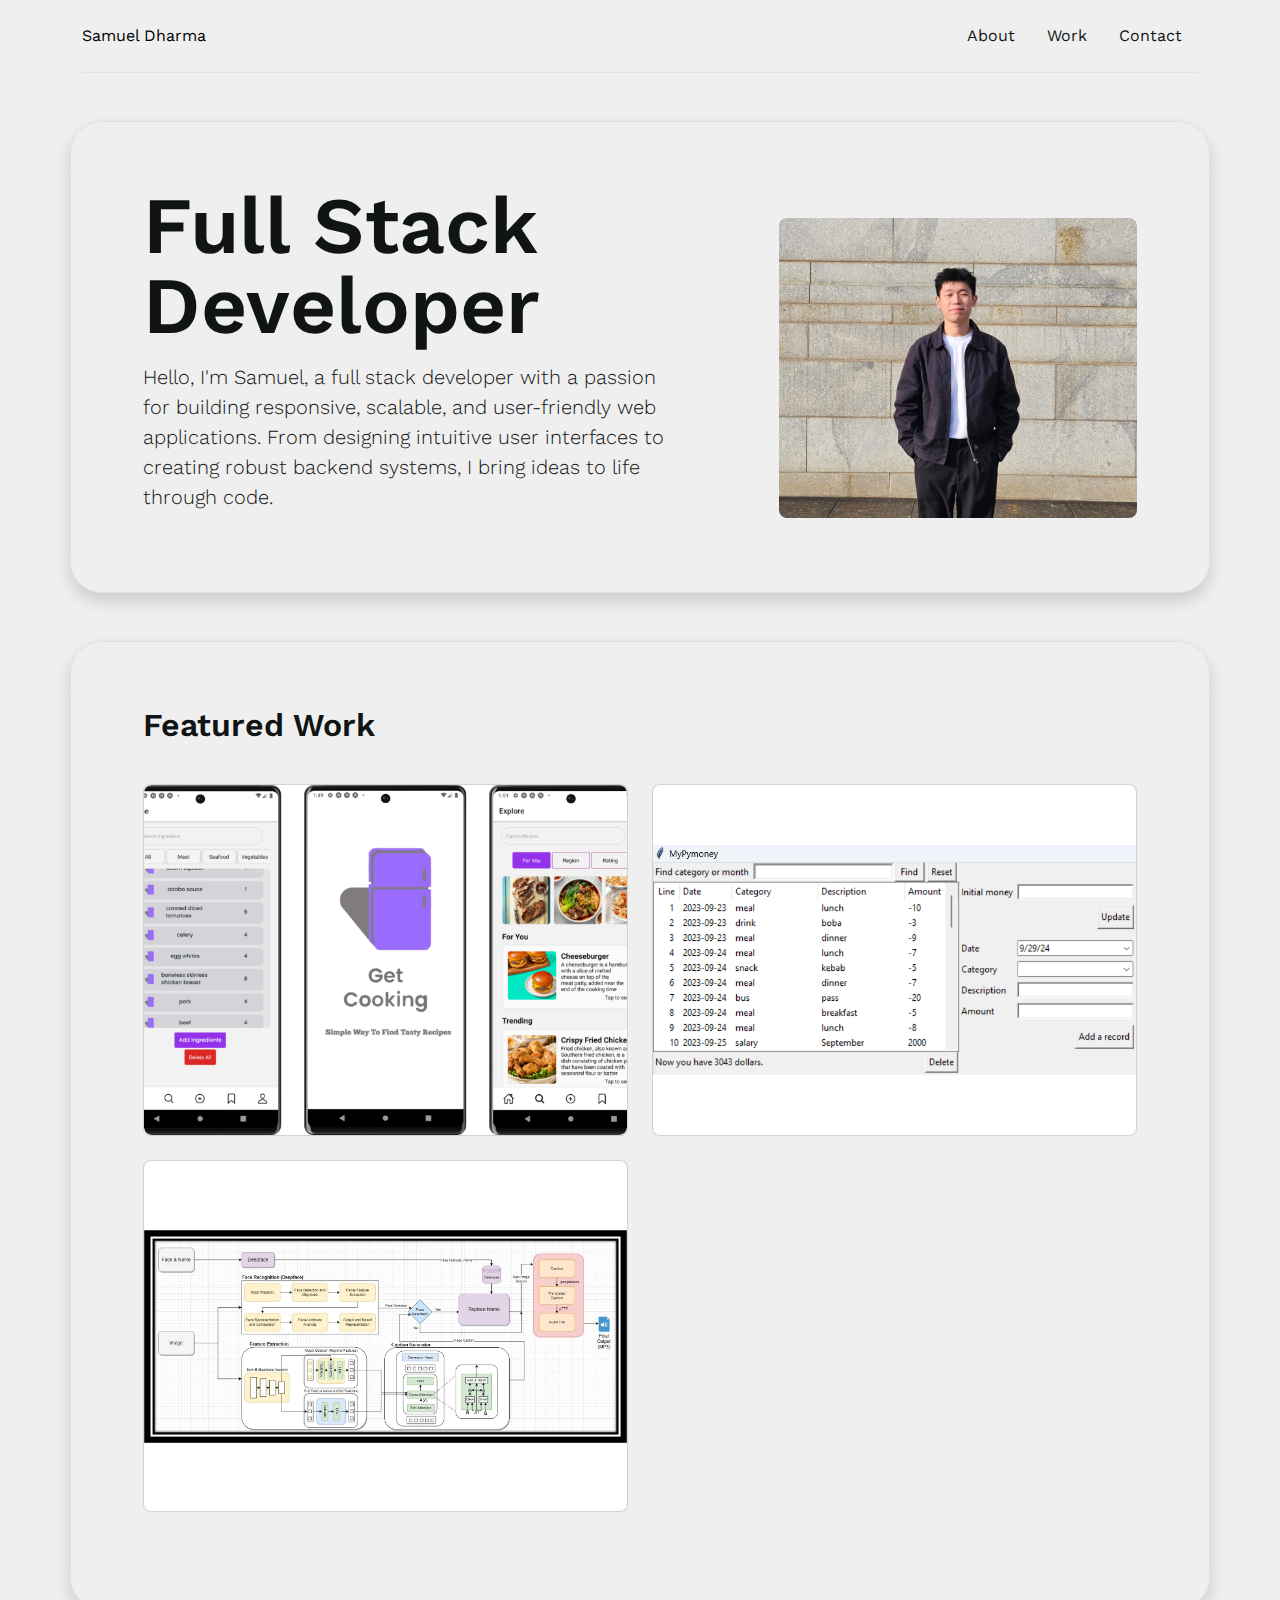
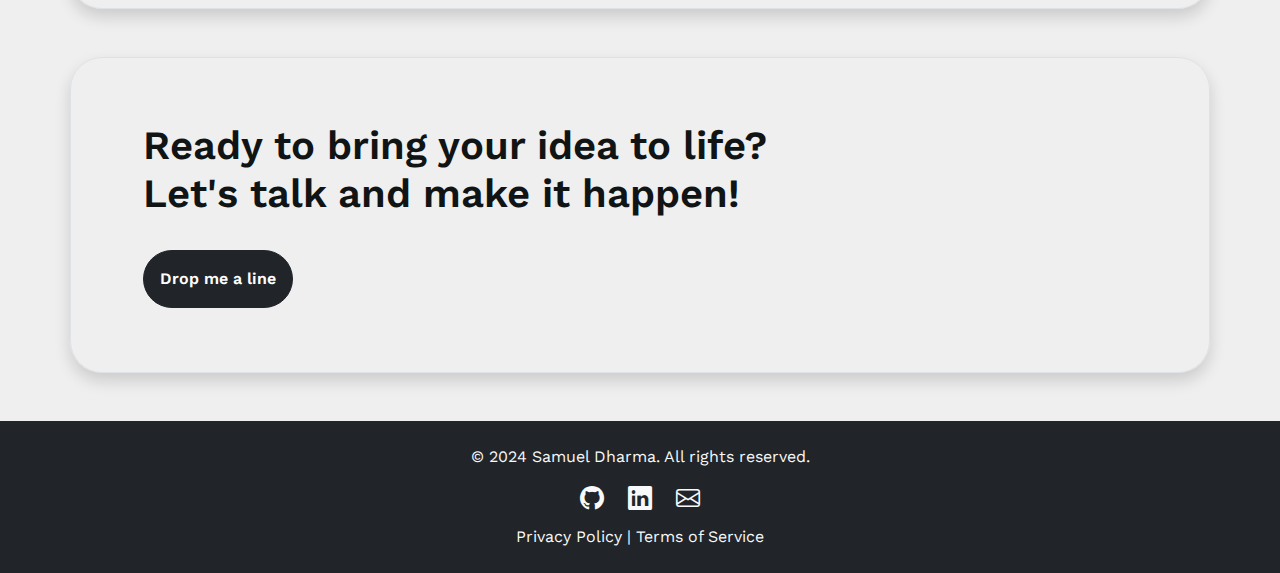
==== index.html @ c4152327 "Add files via upload" ====
<!DOCTYPE html>
<html lang="en">
	<head>
		<meta charset="UTF-8" />
		<meta name="viewport" content="width=device-width, initial-scale=1.0" />
		<title>Samuel</title>
		<link
			href="https://cdn.jsdelivr.net/npm/bootstrap@5.3.3/dist/css/bootstrap.min.css"
			rel="stylesheet"
			integrity="sha384-QWTKZyjpPEjISv5WaRU9OFeRpok6YctnYmDr5pNlyT2bRjXh0JMhjY6hW+ALEwIH"
			crossorigin="anonymous"
		/>
		<link
			rel="stylesheet"
			href="https://cdn.jsdelivr.net/npm/bootstrap-icons@1.11.3/font/bootstrap-icons.min.css"
		/>
		<link rel="preconnect" href="https://fonts.googleapis.com" />
		<link rel="preconnect" href="https://fonts.gstatic.com" crossorigin />
		<link
			href="https://fonts.googleapis.com/css2?family=Montserrat:ital,wght@0,100..900;1,100..900&family=Work+Sans:ital,wght@0,100..900;1,100..900&display=swap"
			rel="stylesheet"
		/>
		<link rel="stylesheet" href="./style.css" />
	</head>

	<body>
		<div class="container">
			<header
				class="d-flex flex-wrap justify-content-center py-3 mb-4 border-bottom"
			>
				<a
					href="#"
					class="d-flex align-items-center px-5 px-md-0 mb-md-0 me-md-auto link-body-emphasis text-decoration-none"
				>
					<span class="fs-6">Samuel Dharma</span>
				</a>

				<ul class="nav nav-pills fs-6">
					<li class="nav-item"><a href="#" class="nav-link">About</a></li>
					<li class="nav-item"><a href="#" class="nav-link">Work</a></li>
					<li class="nav-item"><a href="#" class="nav-link">Contact</a></li>
				</ul>
			</header>
		</div>

		<div class="container my-5">
			<div
				class="row flex-row-reverse p-4 pb-0 pt-lg-5 align-items-start rounded-5 border shadow"
			>
				<div class="col-lg-5 p-3 p-lg-5 mb-4">
					<div class="profile-pic d-flex justify-content-center rounded-3">
						<img src="./assets/images/samuel.jpg" alt="samuel portrait" />
					</div>
				</div>

				<div class="col-lg-7 p-3 p-lg-5 pt-lg-3">
					<h1 class="display-1 fw-semibold lh-1 mb-3">Full Stack Developer</h1>
					<p class="lead">
						Hello, I'm Samuel, a full stack developer with a passion for
						building responsive, scalable, and user-friendly web applications.
						From designing intuitive user interfaces to creating robust backend
						systems, I bring ideas to life through code.
					</p>
					<div
						class="d-grid gap-2 d-md-flex justify-content-md-start mb-4 mb-lg-3"
					></div>
				</div>
			</div>
		</div>

		<div class="container px-4 py-5 rounded-5 border shadow" id="custom-cards">
			<h2 class="fw-semibold p-3 p-lg-5 pt-lg-3 pb-lg-3">Featured Work</h2>
			<div
				class="row row-cols-1 row-cols-lg-2 align-items-stretch g-4 p-3 p-lg-5 pt-lg-3"
			>
				<div class="col">
					<div class="card h-100 rounded-3">
						<div class="img-work">
							<img
								src="./assets/images/portfolio/whats_in_my_fridge.png"
								class="card-img object-fit-cover rounded-3"
								height="350px"
								alt="What's In My Fridge"
							/>
						</div>

						<div
							class="d-flex flex-column h-100 p-5 pb-3 text-shadow-1 card-img-overlay"
						>
							<p class="display-6 lh-1 fw-bold">What's In My Fridge</p>
							<p class="text-light mt-1">
								An intuitive mobile app that helps users manage their
								ingredients, track expiration dates, and discover new recipes,
								all aimed at reducing food waste and promoting sustainable
								cooking.
							</p>

							<ul class="d-flex list-unstyled mt-auto">
								<li class="me-auto">
									<a
										href="https://github.com/samueldharma/WhatsInMyFridge"
										target="_blank"
									>
										<img
											src="./assets/svg/github.svg"
											alt="Github"
											width="32"
											height="32"
											class="rounded-circle border border-white"
										/>
									</a>
								</li>
								<li class="d-flex gap-2 align-items-center">
									<i class="bi bi-calendar4-week"></i>
									<small>2021</small>
								</li>
							</ul>
						</div>
					</div>
				</div>

				<div class="col">
					<div class="card h-100 rounded-3">
						<div class="img-work">
							<img
								src="./assets/images/portfolio/pymoney.png"
								class="card-img object-fit-contain rounded-3"
								height="350px"
								alt="Py Money"
							/>
						</div>

						<div
							class="d-flex flex-column h-100 p-5 pb-3 text-shadow-1 card-img-overlay"
						>
							<h3 class="display-6 lh-1 fw-bold">Py Money</h3>
							<p class="text-light mt-1">
								A Python app for tracking expenses and income using a structured
								category system. Features include category validation, one-word
								descriptions, and text file storage for easy financial
								management.
							</p>
							<ul class="d-flex list-unstyled mt-auto">
								<li class="me-auto">
									<a
										href="https://github.com/samueldharma/PyMoney"
										target="_blank"
									>
										<img
											src="./assets/svg/github.svg"
											alt="Github"
											width="32"
											height="32"
											class="rounded-circle border border-white"
										/>
									</a>
								</li>

								<li class="d-flex gap-2 align-items-center">
									<i class="bi bi-calendar4-week"></i>
									<small>2022</small>
								</li>
							</ul>
						</div>
					</div>
				</div>

				<div class="col">
					<div class="card h-100 rounded-3">
						<div class="img-work">
							<img
								src="./assets/images/portfolio/image_captioning.jpg"
								class="card-img object-fit-contain rounded-3"
								height="350px"
								alt="Image Captioning For Visually Impaired"
							/>
						</div>

						<div
							class="d-flex flex-column h-100 p-5 pb-3 text-shadow-1 card-img-overlay"
						>
							<h3 class="display-6 lh-1 fw-bold">
								Image Captioning For Visually Impaired
							</h3>
							<p class="text-light mt-1">
								An AI-powered solution that combines image captioning and facial
								recognition to help visually impaired individuals understand and
								interact with visual content through descriptive audio feedback.
							</p>
							<ul class="d-flex list-unstyled mt-auto">
								<li class="me-auto">
									<a
										href="https://github.com/samueldharma/Image-Captioning"
										target="_blank"
									>
										<img
											src="./assets/svg/github.svg"
											alt="Github"
											width="32"
											height="32"
											class="rounded-circle border border-white"
										/>
									</a>
								</li>
								<li class="d-flex gap-2 align-items-center">
									<i class="bi bi-calendar4-week"></i>
									<small>2023</small>
								</li>
							</ul>
						</div>
					</div>
				</div>
			</div>
		</div>

		<div class="container my-5">
			<div
				class="row p-4 pb-0 pt-lg-5 align-items-start rounded-5 border shadow"
			>
				<div class="col p-3 p-lg-5 pt-lg-3">
					<h2 class="display-6 fw-semibold mb-3">
						Ready to bring your idea to life?<br />
						Let's talk and make it happen!
					</h2>
					<a
						class="btn btn-dark fw-semibold rounded-5 p-3 my-3"
						href="mailto:samuel.sukatja@gmail.com"
						>Drop me a line
					</a>
				</div>
			</div>
		</div>

		<!-- Footer -->
		<footer class="bg-dark text-light py-4">
			<div class="container d-flex flex-column align-items-center text-center">
				<p class="mb-1">&copy; 2024 Samuel Dharma. All rights reserved.</p>
				<div class="d-flex gap-4 m-2">
					<a
						href="https://github.com/samueldharma"
						class="text-light"
						target="_blank"
						title="GitHub"
					>
						<i class="bi bi-github" style="font-size: 1.5rem"></i>
					</a>
					<a
						href="https://www.linkedin.com/in/samueldharma"
						class="text-light"
						target="_blank"
						title="LinkedIn"
					>
						<i class="bi bi-linkedin" style="font-size: 1.5rem"></i>
					</a>
					<a
						href="mailto:samuel.sukatja@gmail.com"
						class="text-light"
						title="Email"
					>
						<i class="bi bi-envelope" style="font-size: 1.5rem"></i>
					</a>
				</div>
				<p class="mb-0">
					<a href="#" class="text-light text-decoration-none">Privacy Policy</a>
					|
					<a href="#" class="text-light text-decoration-none"
						>Terms of Service</a
					>
				</p>
			</div>
		</footer>

		<script
			src="https://cdn.jsdelivr.net/npm/bootstrap@5.3.3/dist/js/bootstrap.bundle.min.js"
			integrity="sha384-YvpcrYf0tY3lHB60NNkmXc5s9fDVZLESaAA55NDzOxhy9GkcIdslK1eN7N6jIeHz"
			crossorigin="anonymous"
		></script>
	</body>
</html>
---- style.css ----
body {
	background-color: #efefef;
	font-family: "Work Sans", sans-serif;
	font-optical-sizing: auto;
	font-weight: 400;
	color: #111414;
}

/* Media Queries */
@media (max-width: 992px) {
	h1 {
		font-size: 2rem; /* Font size for tablets */
	}
	h2 {
		font-size: 1.5rem; /* Font size for tablets */
	}
	h3 {
		font-size: 1.4rem; /* Font size for tablets */
	}
	p {
		font-size: 0.9rem; /* Font size for tablets */
	}
}

@media (max-width: 768px) {
	h1 {
		font-size: 1.8rem; /* Font size for small tablets */
	}
	h2 {
		font-size: 1.4rem; /* Font size for small tablets */
	}
	h3 {
		font-size: 1.2rem; /* Font size for small tablets */
	}
	p {
		font-size: 0.85rem; /* Font size for small tablets */
	}
}

@media (max-width: 576px) {
	h1 {
		font-size: 1.6rem; /* Font size for mobile */
	}
	h2 {
		font-size: 1.3rem; /* Font size for mobile */
	}
	h3 {
		font-size: 1.1rem; /* Font size for mobile */
	}
	p {
		font-size: 0.8rem; /* Font size for mobile */
	}
}

.nav-link {
	color: #111414;
}

.profile-pic {
	max-width: 400px;
	max-height: 300px;
	overflow: hidden;
}

.profile-pic > img {
	max-width: 600px;
	object-fit: cover;
	object-position: center;
}

/* Style 1 */
/* .card .img-work {
	width: 100%;
	height: 100%;
	overflow: hidden;
}
.card .img-work img {
	transition: 0.4s;
	transform: translateX(20%);
	opacity: 0.5;
	overflow: hidden;
}
.card:hover .img-work img {
	opacity: 1;
	transform: translateX(0%);
}
.card .card-img-overlay {
	width: 80%;
	transition: 0.5s;
	transform-origin: left;
	background-color: #111414;
	color: #efefef;
}
.card:hover .card-img-overlay {
	transform: perspective(2000px) rotateY(-90deg);
} */

/* .card .card-img-overlay {
  width: 80%;
  transition: 0.5s;
  transform-origin: left;
  background: rgba(0, 0, 0, 0.7); /
  color: #f8f9fa; 
  padding: 20px;
  border-radius: 8px; 
}

.card:hover .card-img-overlay {
  background: linear-gradient(to bottom, rgba(0, 0, 0, 0.5), rgba(0, 0, 0, 0.9)); 
  transform: scale(1.05); 
}
.card .card-img-overlay h3 {
  text-shadow: 2px 2px 10px rgba(0, 0, 0, 0.5); 
}
.card:hover .card-img-overlay {
  border: 2px solid #ffc107; 
  color: #ffc107; 
} */

/* Style 2 */
.card {
	position: relative;
	overflow: hidden;
	transition: transform 0.3s ease, box-shadow 0.3s ease;
}

.card:hover {
	transform: scale(1.05);
	box-shadow: 0 8px 16px rgba(0, 0, 0, 0.2);
}

/* Hide the card-img-overlay initially */
.card-img-overlay {
	opacity: 0;
	visibility: hidden;
	transition: opacity 0.5s ease, visibility 0.5s ease;
}

/* Show the overlay on hover */
.card:hover .card-img-overlay {
	opacity: 1;
	visibility: visible;
}

/* Optional: Scale up the card image on hover */
.card .img-work img {
	transition: transform 0.3s ease;
}

.card:hover .img-work img {
	filter: blur(2px);
	transform: scale(1.1);
}

/* Styling for card overlay content */
.card-img-overlay {
	background: rgba(0, 0, 0, 0.6); /* Dark transparent background */
	color: white;
	display: flex;
	flex-direction: column;
	justify-content: flex-end;
	padding: 20px;
}

.card-img-overlay h3,
.card-img-overlay p {
	transition: transform 0.3s ease;
	transform: translateY(20px); /* Move text down slightly */
}

.card:hover .card-img-overlay h3,
.card:hover .card-img-overlay p {
	transform: translateY(0); /* Move text up to original position */
}
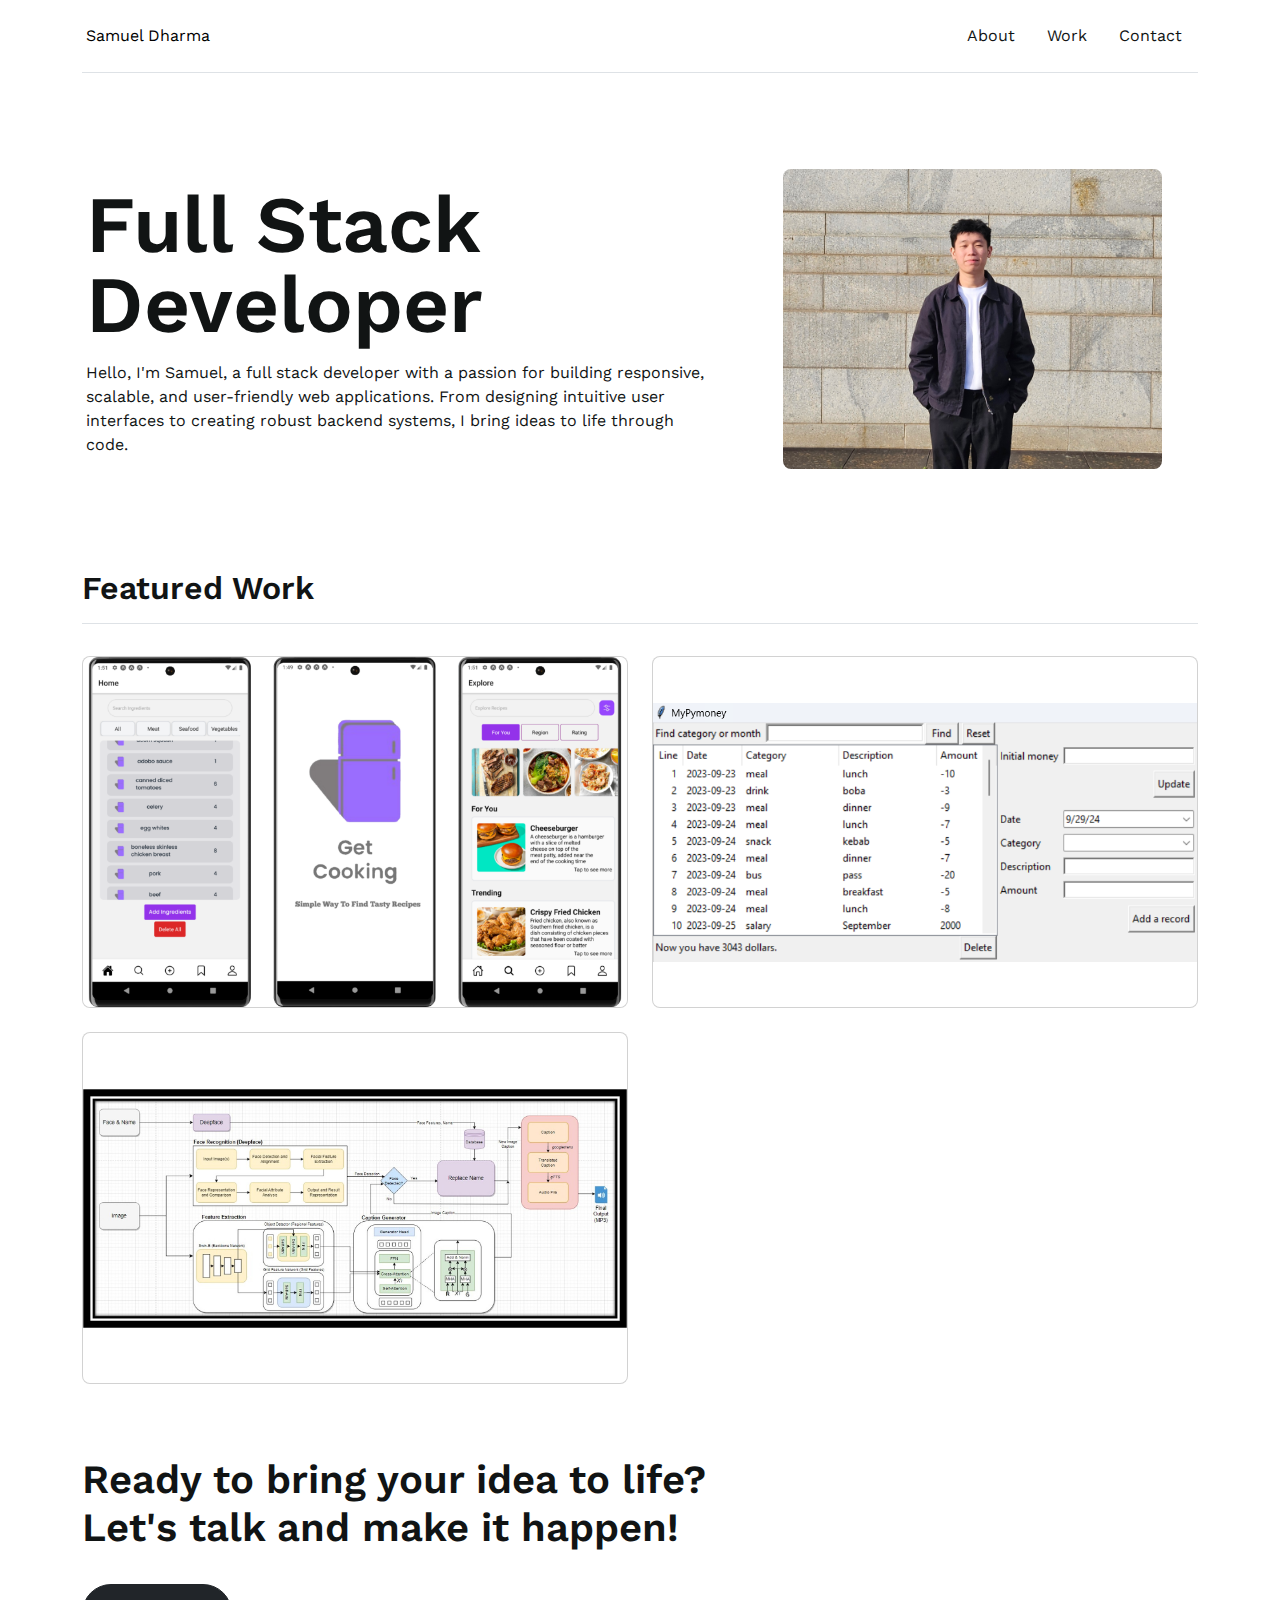
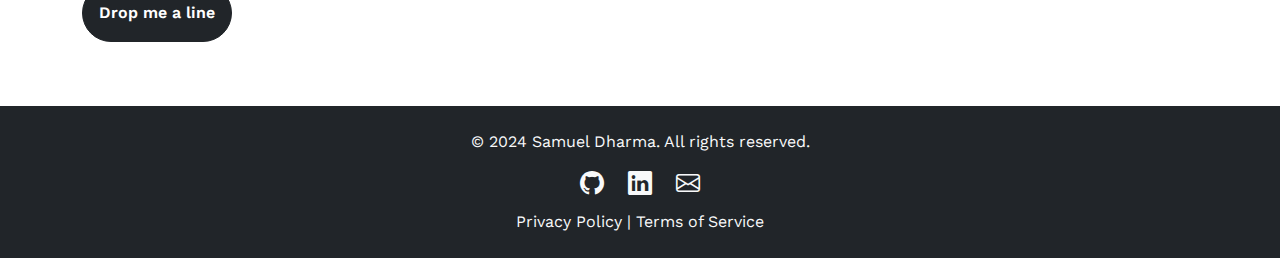
==== commit 74201b96: "removed border shadow" ====
--- a/index.html
+++ b/index.html
@@ -32,7 +32,7 @@
 					href="#"
 					class="d-flex align-items-center px-5 px-md-0 mb-md-0 me-md-auto link-body-emphasis text-decoration-none"
 				>
-					<span class="fs-6">Samuel Dharma</span>
+					<span class="fs-6 mx-1">Samuel Dharma</span>
 				</a>
 
 				<ul class="nav nav-pills fs-6">
@@ -44,18 +44,18 @@
 		</div>
 
 		<div class="container my-5">
-			<div
-				class="row flex-row-reverse p-4 pb-0 pt-lg-5 align-items-start rounded-5 border shadow"
-			>
-				<div class="col-lg-5 p-3 p-lg-5 mb-4">
+			<div class="row flex-row-reverse pb-0 pt-md-5 align-items-start">
+				<div
+					class="col-md-5 px-3 px-md-5 mb-4 d-flex align-items-start justify-content-center"
+				>
 					<div class="profile-pic d-flex justify-content-center rounded-3">
 						<img src="./assets/images/samuel.jpg" alt="samuel portrait" />
 					</div>
 				</div>
 
-				<div class="col-lg-7 p-3 p-lg-5 pt-lg-3">
+				<div class="col-md-7 p-3 pt-md-3">
 					<h1 class="display-1 fw-semibold lh-1 mb-3">Full Stack Developer</h1>
-					<p class="lead">
+					<p class="">
 						Hello, I'm Samuel, a full stack developer with a passion for
 						building responsive, scalable, and user-friendly web applications.
 						From designing intuitive user interfaces to creating robust backend
@@ -68,11 +68,9 @@
 			</div>
 		</div>
 
-		<div class="container px-4 py-5 rounded-5 border shadow" id="custom-cards">
-			<h2 class="fw-semibold p-3 p-lg-5 pt-lg-3 pb-lg-3">Featured Work</h2>
-			<div
-				class="row row-cols-1 row-cols-lg-2 align-items-stretch g-4 p-3 p-lg-5 pt-lg-3"
-			>
+		<div class="container" id="custom-cards">
+			<h2 class="fw-semibold py-3 border-bottom">Featured Work</h2>
+			<div class="row row-cols-1 row-cols-lg-2 align-items-stretch g-4 py-4">
 				<div class="col">
 					<div class="card h-100 rounded-3">
 						<div class="img-work">
@@ -214,10 +212,8 @@
 		</div>
 
 		<div class="container my-5">
-			<div
-				class="row p-4 pb-0 pt-lg-5 align-items-start rounded-5 border shadow"
-			>
-				<div class="col p-3 p-lg-5 pt-lg-3">
+			<div class="row align-items-start">
+				<div class="col">
 					<h2 class="display-6 fw-semibold mb-3">
 						Ready to bring your idea to life?<br />
 						Let's talk and make it happen!
--- a/style.css
+++ b/style.css
@@ -1,5 +1,5 @@
 body {
-	background-color: #efefef;
+	background-color: #ffffff;
 	font-family: "Work Sans", sans-serif;
 	font-optical-sizing: auto;
 	font-weight: 400;
@@ -57,7 +57,7 @@
 }
 
 .profile-pic {
-	max-width: 400px;
+	max-width: 500px;
 	max-height: 300px;
 	overflow: hidden;
 }
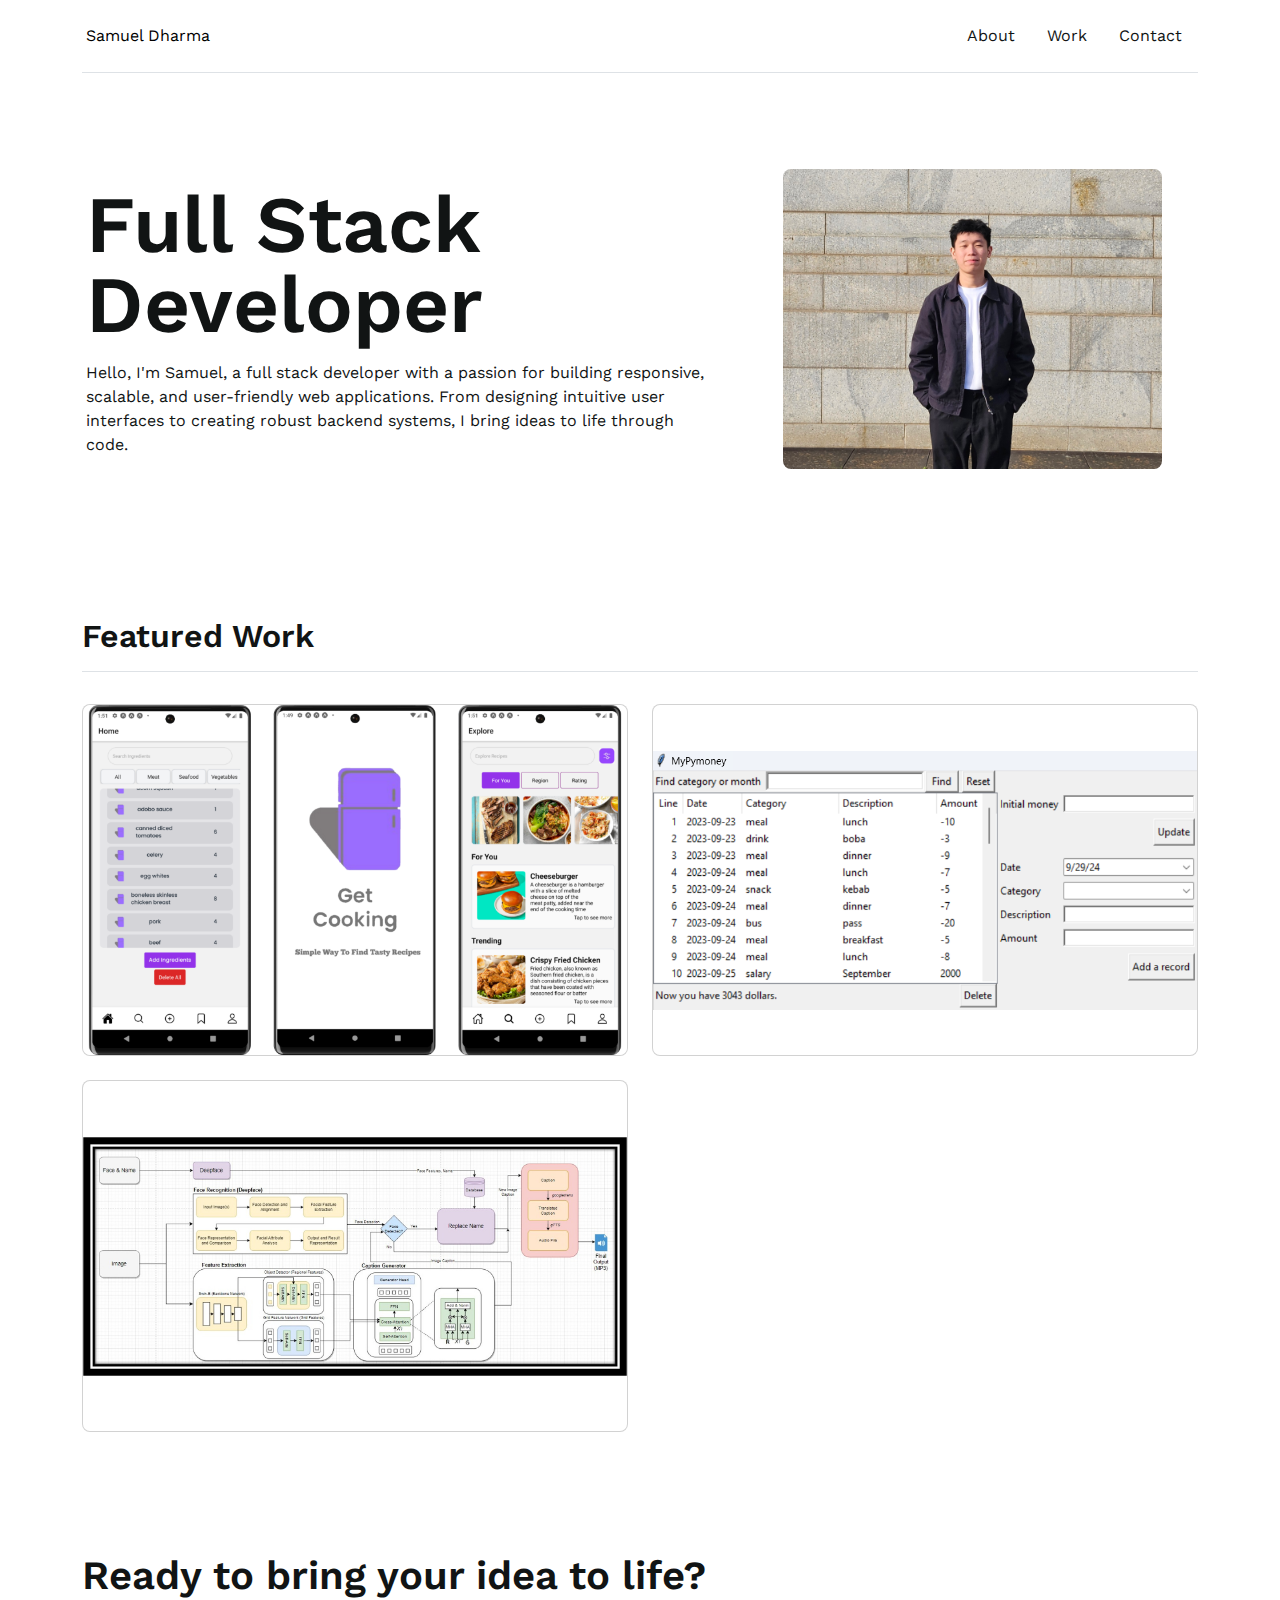
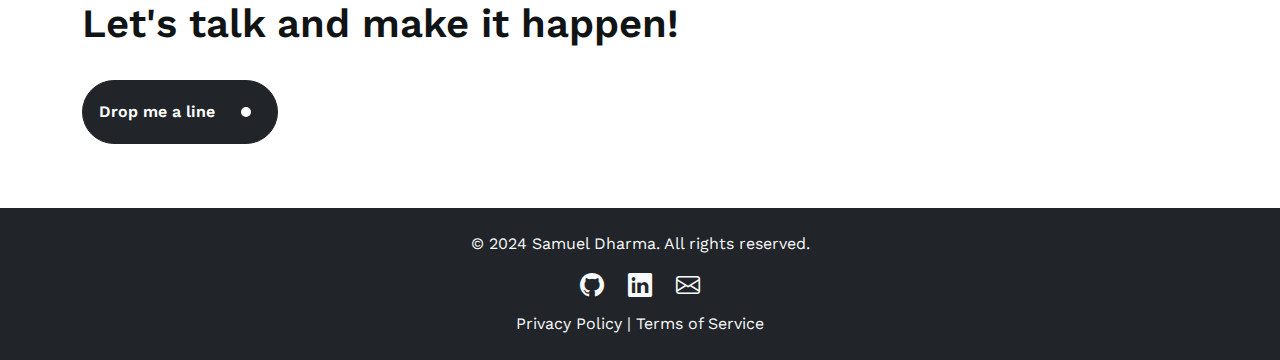
==== commit 38236290: "send-mail button" ====
--- a/index.html
+++ b/index.html
@@ -68,8 +68,8 @@
 			</div>
 		</div>
 
-		<div class="container" id="custom-cards">
-			<h2 class="fw-semibold py-3 border-bottom">Featured Work</h2>
+		<div class="container py-5" id="custom-cards">
+			<h2 class="fw-semibold py-md-3 border-bottom">Featured Work</h2>
 			<div class="row row-cols-1 row-cols-lg-2 align-items-stretch g-4 py-4">
 				<div class="col">
 					<div class="card h-100 rounded-3">
@@ -219,9 +219,21 @@
 						Let's talk and make it happen!
 					</h2>
 					<a
-						class="btn btn-dark fw-semibold rounded-5 p-3 my-3"
+						class="send-mail btn btn-dark fw-semibold text-decoration-none rounded-5 p-3 my-3"
 						href="mailto:samuel.sukatja@gmail.com"
-						>Drop me a line
+						><div class="d-flex align-items-center gap-3">
+							Drop me a line
+							<div
+								class="circle1 d-flex justify-content-center align-items-center bg-dark rounded-circle"
+							>
+								<div class="circle2 rounded-circle bg-white"></div>
+								<img
+									src="./assets/svg/arrow-up-right.svg"
+									alt="Arrow Icon"
+									class="arrow-icon"
+								/>
+							</div>
+						</div>
 					</a>
 				</div>
 			</div>
--- a/style.css
+++ b/style.css
@@ -48,7 +48,7 @@
 		font-size: 1.1rem; /* Font size for mobile */
 	}
 	p {
-		font-size: 0.8rem; /* Font size for mobile */
+		font-size: 0.7rem; /* Font size for mobile */
 	}
 }
 
@@ -67,55 +67,6 @@
 	object-fit: cover;
 	object-position: center;
 }
-
-/* Style 1 */
-/* .card .img-work {
-	width: 100%;
-	height: 100%;
-	overflow: hidden;
-}
-.card .img-work img {
-	transition: 0.4s;
-	transform: translateX(20%);
-	opacity: 0.5;
-	overflow: hidden;
-}
-.card:hover .img-work img {
-	opacity: 1;
-	transform: translateX(0%);
-}
-.card .card-img-overlay {
-	width: 80%;
-	transition: 0.5s;
-	transform-origin: left;
-	background-color: #111414;
-	color: #efefef;
-}
-.card:hover .card-img-overlay {
-	transform: perspective(2000px) rotateY(-90deg);
-} */
-
-/* .card .card-img-overlay {
-  width: 80%;
-  transition: 0.5s;
-  transform-origin: left;
-  background: rgba(0, 0, 0, 0.7); /
-  color: #f8f9fa; 
-  padding: 20px;
-  border-radius: 8px; 
-}
-
-.card:hover .card-img-overlay {
-  background: linear-gradient(to bottom, rgba(0, 0, 0, 0.5), rgba(0, 0, 0, 0.9)); 
-  transform: scale(1.05); 
-}
-.card .card-img-overlay h3 {
-  text-shadow: 2px 2px 10px rgba(0, 0, 0, 0.5); 
-}
-.card:hover .card-img-overlay {
-  border: 2px solid #ffc107; 
-  color: #ffc107; 
-} */
 
 /* Style 2 */
 .card {
@@ -172,3 +123,32 @@
 .card:hover .card-img-overlay p {
 	transform: translateY(0); /* Move text up to original position */
 }
+
+/* Send Mail Effect */
+.send-mail:hover {
+	background-color: #212529;
+}
+
+.circle1 {
+	width: 30px;
+	height: 30px;
+}
+
+.circle2 {
+	width: 10px;
+	height: 10px;
+	transition: all 0.2s ease;
+}
+
+.send-mail:hover .circle2 {
+	transform: scale(3.5);
+}
+
+.circle1 .arrow-icon {
+	position: absolute;
+	display: none;
+}
+
+.send-mail:hover .circle1 .arrow-icon {
+	display: block;
+}
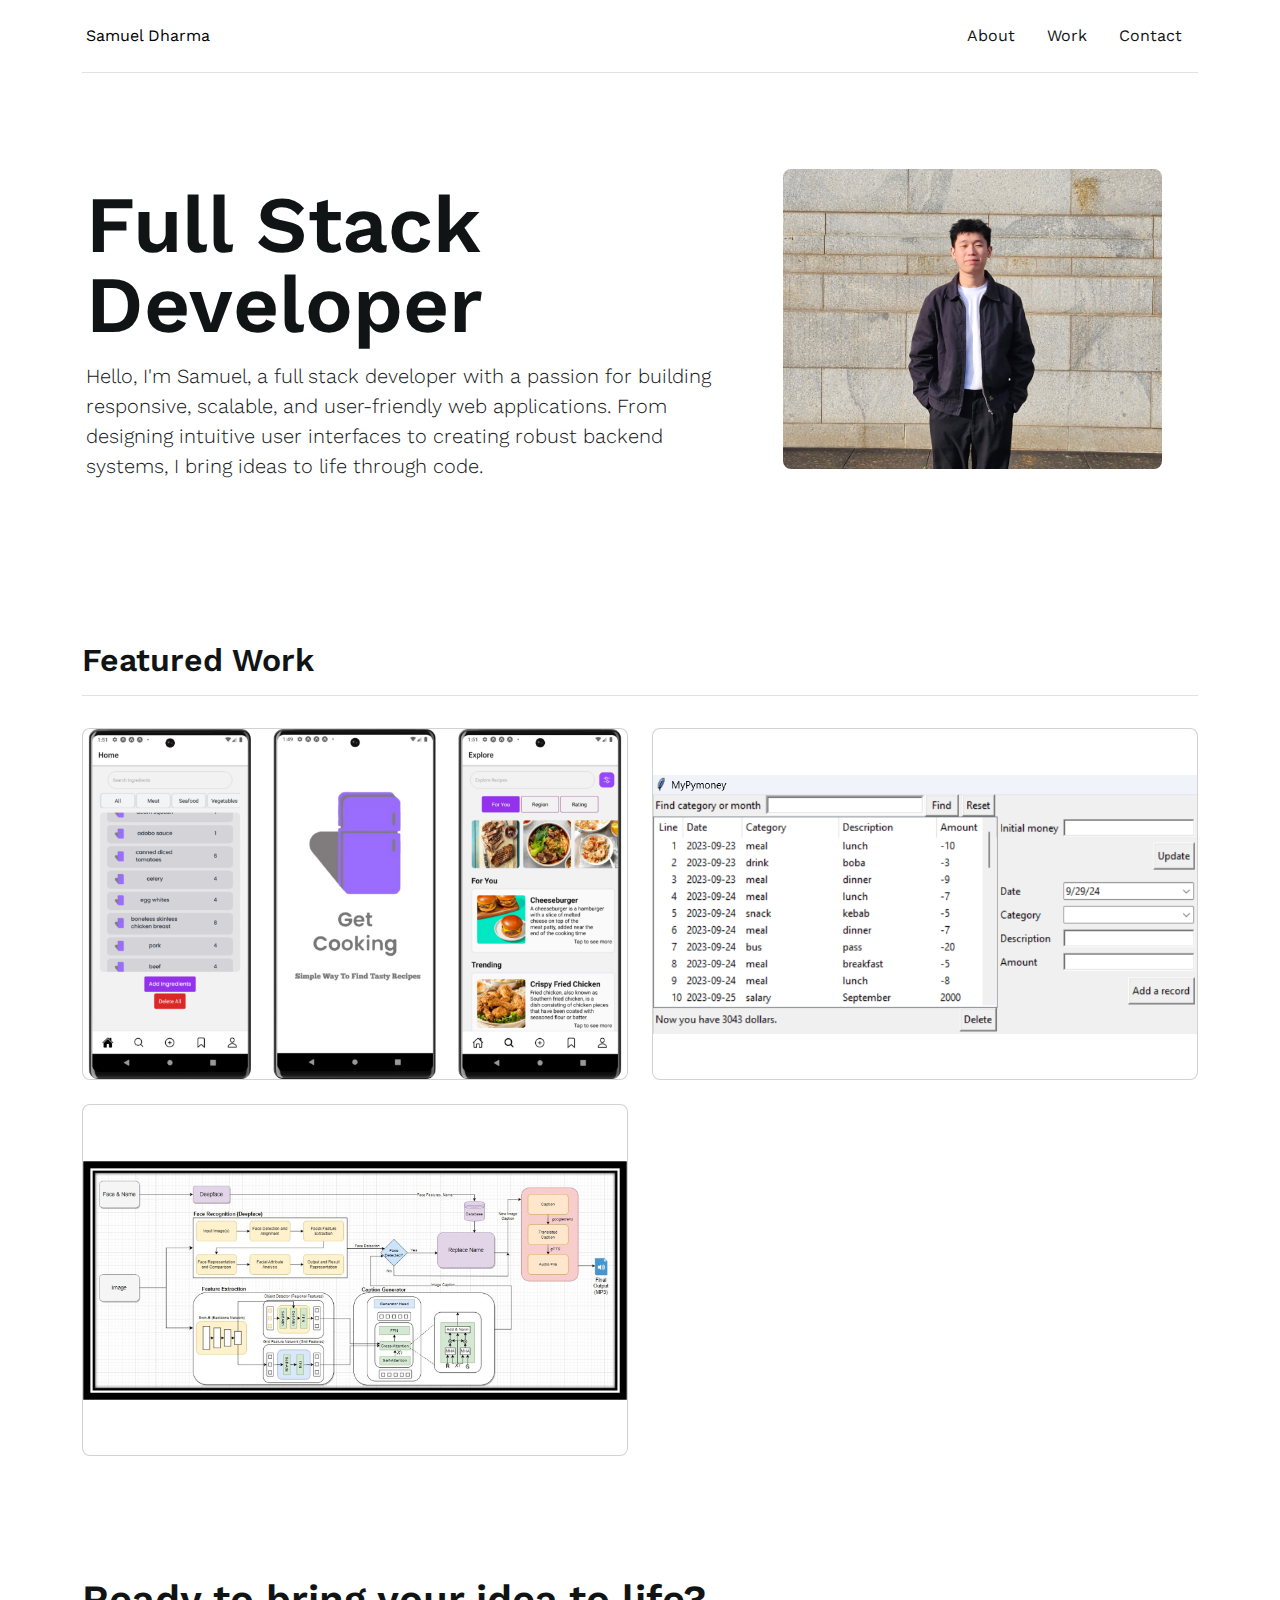
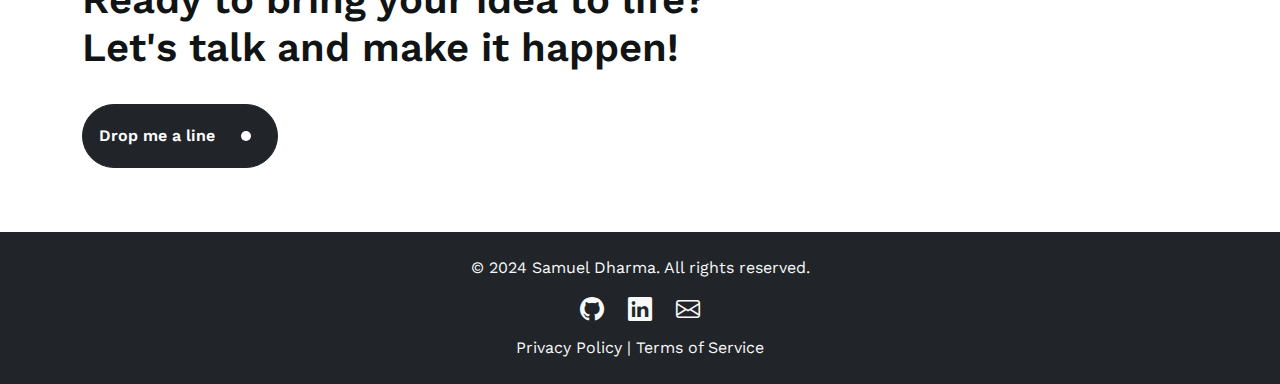
==== commit 7264c62c: "send-mail2" ====
--- a/index.html
+++ b/index.html
@@ -55,7 +55,7 @@
 
 				<div class="col-md-7 p-3 pt-md-3">
 					<h1 class="display-1 fw-semibold lh-1 mb-3">Full Stack Developer</h1>
-					<p class="">
+					<p class="lead">
 						Hello, I'm Samuel, a full stack developer with a passion for
 						building responsive, scalable, and user-friendly web applications.
 						From designing intuitive user interfaces to creating robust backend
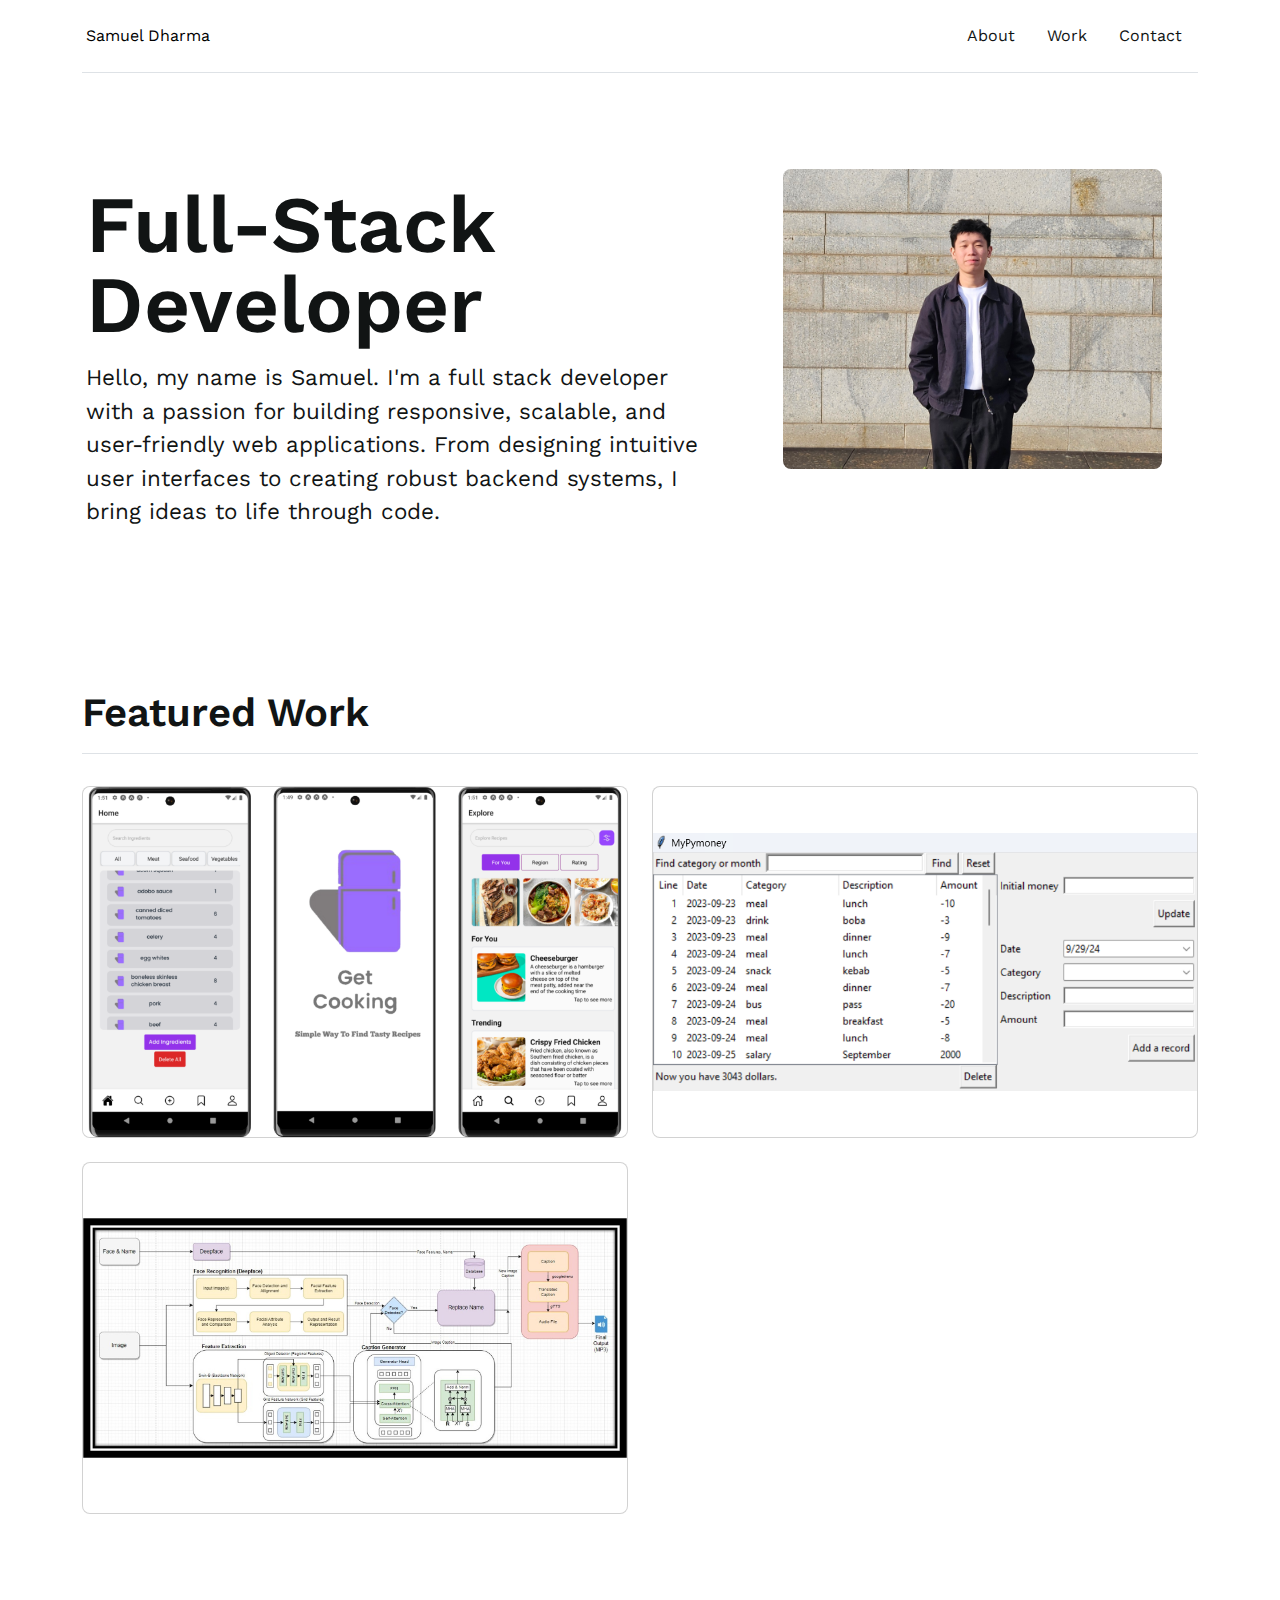
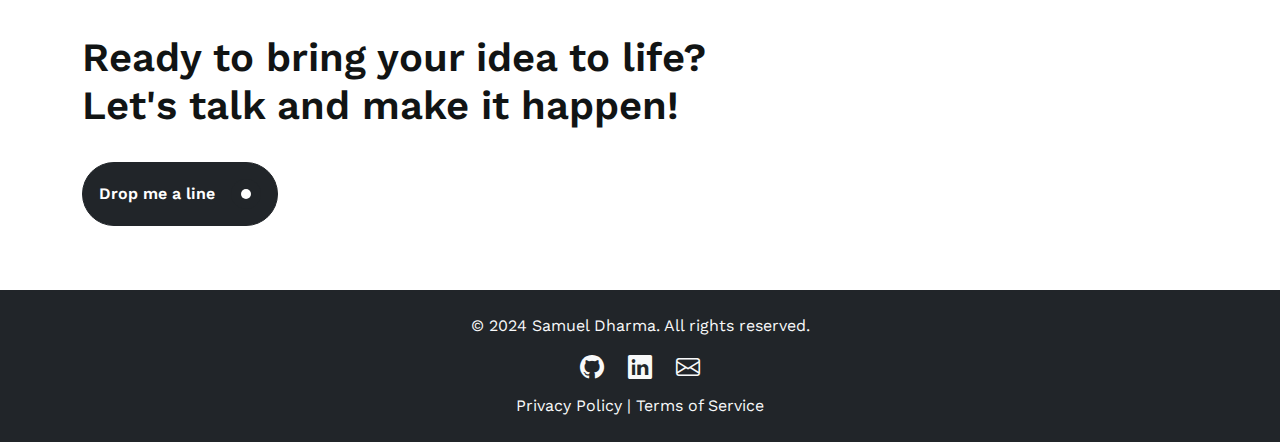
==== commit 163f3bc2: "6oct" ====
--- a/index.html
+++ b/index.html
@@ -54,12 +54,12 @@
 				</div>
 
 				<div class="col-md-7 p-3 pt-md-3">
-					<h1 class="display-1 fw-semibold lh-1 mb-3">Full Stack Developer</h1>
-					<p class="lead">
-						Hello, I'm Samuel, a full stack developer with a passion for
-						building responsive, scalable, and user-friendly web applications.
-						From designing intuitive user interfaces to creating robust backend
-						systems, I bring ideas to life through code.
+					<h1 class="display-1 fw-semibold lh-1 mb-3">Full-Stack Developer</h1>
+					<p class="profile-desc">
+						Hello, my name is Samuel. I'm a full stack developer with a passion
+						for building responsive, scalable, and user-friendly web
+						applications. From designing intuitive user interfaces to creating
+						robust backend systems, I bring ideas to life through code.
 					</p>
 					<div
 						class="d-grid gap-2 d-md-flex justify-content-md-start mb-4 mb-lg-3"
@@ -69,7 +69,7 @@
 		</div>
 
 		<div class="container py-5" id="custom-cards">
-			<h2 class="fw-semibold py-md-3 border-bottom">Featured Work</h2>
+			<h2 class="fw-semibold py-md-3 border-bottom display-6">Featured Work</h2>
 			<div class="row row-cols-1 row-cols-lg-2 align-items-stretch g-4 py-4">
 				<div class="col">
 					<div class="card h-100 rounded-3">
--- a/style.css
+++ b/style.css
@@ -7,6 +7,10 @@
 }
 
 /* Media Queries */
+.profile-desc {
+	font-size: calc(1rem + 0.5vw);
+}
+
 @media (max-width: 992px) {
 	h1 {
 		font-size: 2rem; /* Font size for tablets */
@@ -15,7 +19,7 @@
 		font-size: 1.5rem; /* Font size for tablets */
 	}
 	h3 {
-		font-size: 1.4rem; /* Font size for tablets */
+		font-size: 1.2rem; /* Font size for tablets */
 	}
 	p {
 		font-size: 0.9rem; /* Font size for tablets */
